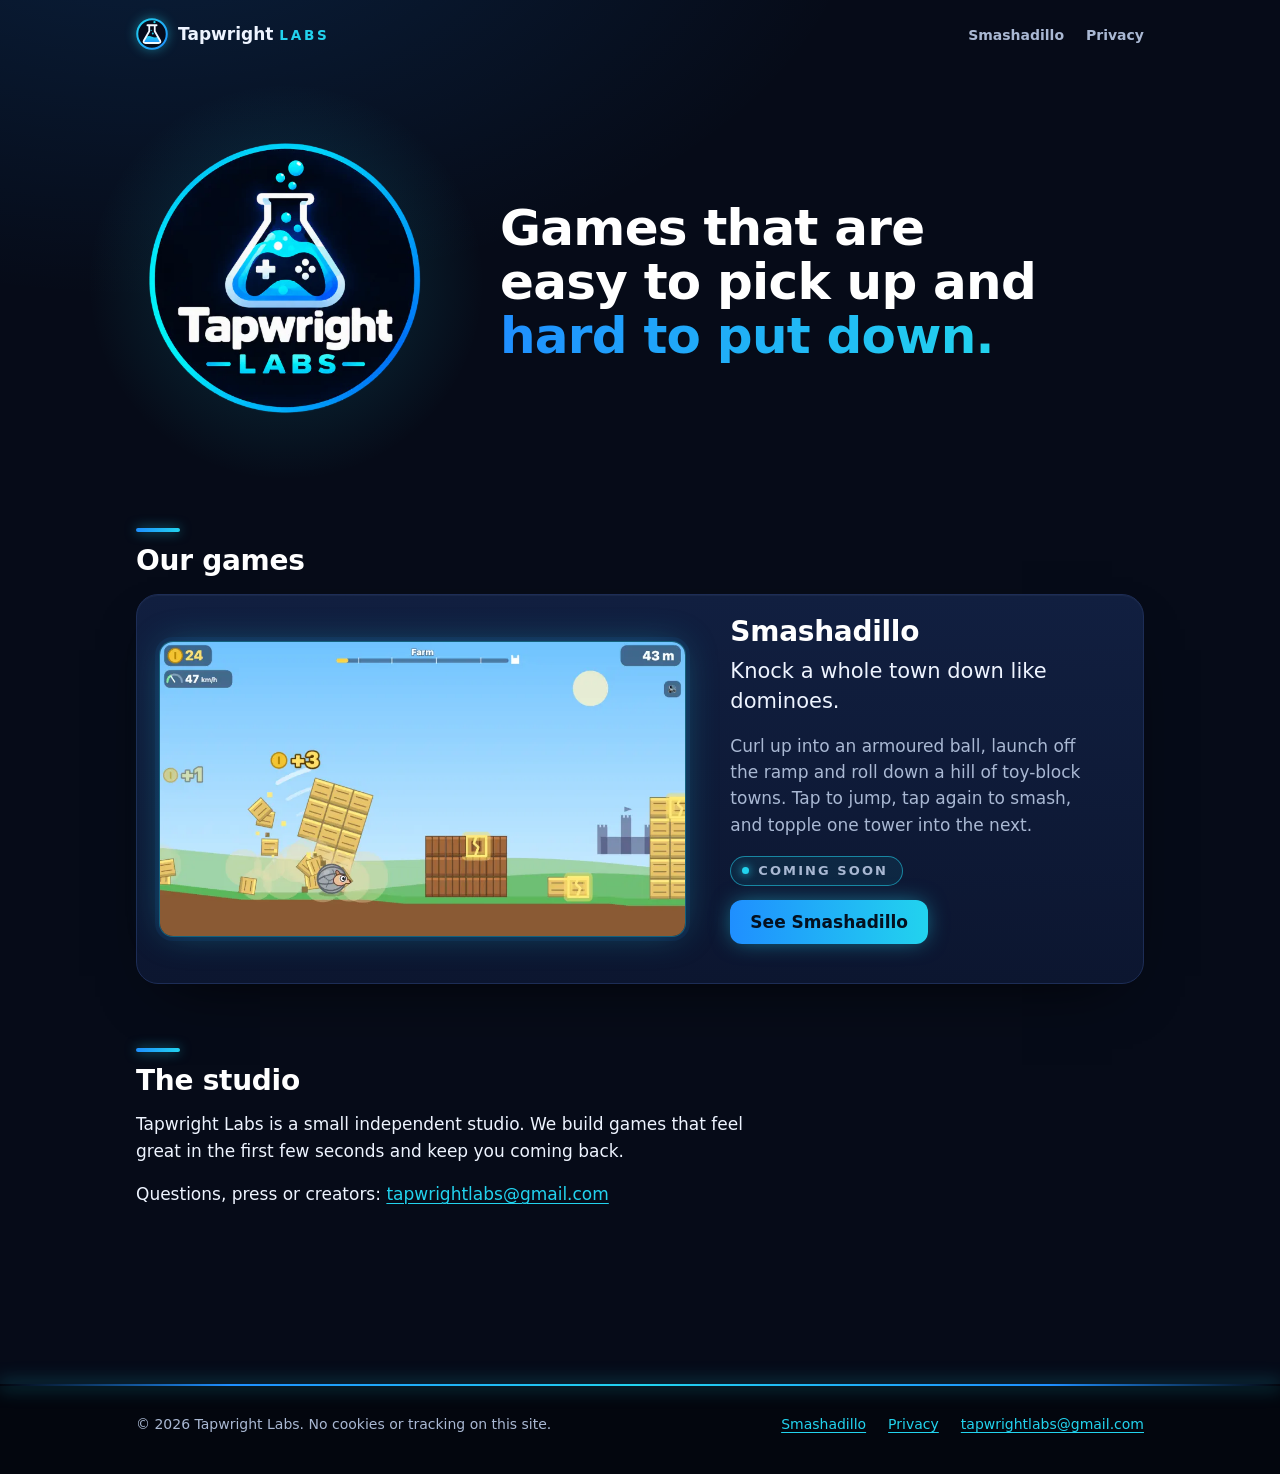
==== index.html @ 443947cd "Tapwright Labs website" ====
<!doctype html>
<html lang="en">
<head>
<meta charset="utf-8">
<meta name="viewport" content="width=device-width, initial-scale=1">
<title>Tapwright Labs</title>
<meta name="description" content="Tapwright Labs is a small independent game studio making games that are easy to pick up and hard to put down. Our first game, Smashadillo, is coming soon.">
<meta name="color-scheme" content="dark">
<meta name="theme-color" content="#060b18">
<link rel="canonical" href="https://tapwrightlabs.github.io/">
<link rel="icon" href="/favicon.svg" type="image/svg+xml">
<link rel="icon" href="/favicon-32.png" sizes="32x32" type="image/png">
<link rel="apple-touch-icon" href="/apple-touch-icon.png">
<meta property="og:type" content="website">
<meta property="og:site_name" content="Tapwright Labs">
<meta property="og:title" content="Tapwright Labs">
<meta property="og:description" content="Games that are easy to pick up and hard to put down. Smashadillo is coming soon.">
<meta property="og:url" content="https://tapwrightlabs.github.io/">
<meta property="og:image" content="https://tapwrightlabs.github.io/img/og-studio.png">
<meta property="og:image:width" content="1200">
<meta property="og:image:height" content="630">
<meta property="og:image:alt" content="The Tapwright Labs logo, a glowing lab flask with a game controller in it, next to the line: Games that are easy to pick up and hard to put down.">
<meta name="twitter:card" content="summary_large_image">
<link rel="stylesheet" href="/style.css">
</head>
<body>
<a class="skip" href="#main">Skip to content</a>
<header class="wrap bar">
  <a class="brand" href="/"><svg viewBox="0 0 64 64" aria-hidden="true"><defs><linearGradient id="br" x1="0" y1="0" x2="1" y2="1"><stop offset="0" stop-color="#22d3ee"/><stop offset="1" stop-color="#1f8fff"/></linearGradient><linearGradient id="bl" x1="0" y1="0" x2="0" y2="1"><stop offset="0" stop-color="#22d3ee"/><stop offset="1" stop-color="#1f8fff"/></linearGradient></defs><circle cx="32" cy="32" r="29.5" fill="#050b1c" stroke="url(#br)" stroke-width="4"/><path d="M20.1 37.5Q26 34.5 32 37.5T43.9 37.5L48.2 44.9Q50.4 50 45 50H19Q13.6 50 15.8 44.9Z" fill="url(#bl)"/><path d="M26.5 15V26.5L15.8 44.9Q13.6 50 19 50H45Q50.4 50 48.2 44.9L37.5 26.5V15" fill="none" stroke="#f2f8ff" stroke-width="3.6" stroke-linejoin="round"/><path d="M23 14.5H41" stroke="#f2f8ff" stroke-width="4" stroke-linecap="round"/><circle cx="33.6" cy="31" r="1.9" fill="#22d3ee"/><circle cx="30.4" cy="24.6" r="1.3" fill="#22d3ee"/><circle cx="37" cy="8.3" r="2.3" fill="#22d3ee"/></svg><span>Tapwright <b>Labs</b></span></a>
  <nav aria-label="Main">
    <ul>
      <li><a href="/smashadillo.html">Smashadillo</a></li>
      <li><a href="/privacy.html">Privacy</a></li>
    </ul>
  </nav>
</header>

<main id="main">
  <section class="wrap hero">
    <h1 class="logo">
      <img src="/img/logo-512.webp"
           srcset="/img/logo-256.webp 256w, /img/logo-512.webp 512w, /img/logo-768.webp 768w"
           sizes="(max-width: 760px) 230px, 300px"
           width="512" height="512" alt="Tapwright Labs" fetchpriority="high">
      <span class="bub" aria-hidden="true"></span><span class="bub" aria-hidden="true"></span><span class="bub" aria-hidden="true"></span>
    </h1>
    <div>
      <p class="tagline">Games that are easy to pick up and <span class="hl">hard to put down.</span></p>
    </div>
  </section>

  <section class="wrap section" aria-labelledby="games">
    <h2 id="games" class="title">Our games</h2>
    <article class="game panel">
      <a class="shot" href="/smashadillo.html" tabindex="-1" aria-hidden="true">
        <img src="/img/smashadillo-2-chain-960.webp"
             srcset="/img/smashadillo-2-chain-480.webp 480w, /img/smashadillo-2-chain-960.webp 960w"
             sizes="(max-width: 760px) 100vw, 580px"
             width="960" height="540" alt="" decoding="async">
      </a>
      <div>
        <h3><a href="/smashadillo.html">Smashadillo</a></h3>
        <p class="pitch">Knock a whole town down like dominoes.</p>
        <p>Curl up into an armoured ball, launch off the ramp and roll down a hill of toy-block towns. Tap to jump, tap again to smash, and topple one tower into the next.</p>
        <p class="status">Coming soon</p>
        <p><a class="more" href="/smashadillo.html">See Smashadillo</a></p>
      </div>
    </article>
  </section>

  <section class="wrap section" aria-labelledby="studio">
    <div class="prose">
      <h2 id="studio" class="title">The studio</h2>
      <p>Tapwright Labs is a small independent studio. We build games that feel great in the first few seconds and keep you coming back.</p>
      <p>Questions, press or creators: <a href="mailto:tapwrightlabs@gmail.com">tapwrightlabs@gmail.com</a></p>
    </div>
  </section>
</main>

<footer class="foot">
  <div class="wrap">
    <p>&copy; 2026 Tapwright Labs. No cookies or tracking on this site.</p>
    <ul>
      <li><a href="/smashadillo.html">Smashadillo</a></li>
      <li><a href="/privacy.html">Privacy</a></li>
      <li><a href="mailto:tapwrightlabs@gmail.com">tapwrightlabs@gmail.com</a></li>
    </ul>
  </div>
</footer>
</body>
</html>
---- style.css ----
/* Tapwright Labs: one stylesheet, no web fonts, no external requests.
   One dark theme taken from the studio logo: deep navy, electric blue and cyan glow. */

:root {
  --bg: #060b18;
  --bg-deep: #03060e;
  --panel: #0c1630;
  --panel-2: #111f40;
  --edge: #1d2d56;
  --text: #eef4ff;
  --text-soft: #a9b8d3;
  --blue: #1f8fff;
  --cyan: #22d3ee;
  --cyan-bright: #67e8f9;
  --on-accent: #04101f;
  --focus: #67e8f9;
  --accent: linear-gradient(90deg, var(--blue), var(--cyan));

  --display: "Avenir Next", "Montserrat", "Segoe UI", system-ui, -apple-system, sans-serif;
  --body: system-ui, -apple-system, "Segoe UI", Roboto, "Helvetica Neue", Arial, sans-serif;

  --step--1: 0.875rem;
  --step-0: 1.0625rem;
  --step-1: 1.3125rem;
  --step-2: 1.75rem;
  --step-3: clamp(2.25rem, 6vw, 3.5rem);

  --gutter: clamp(16px, 4vw, 40px);
  --measure: 38rem;
  --wide: 68rem;

  color-scheme: dark;
}

*, *::before, *::after { box-sizing: border-box; }

html { -webkit-text-size-adjust: 100%; background: var(--bg); }

body {
  margin: 0;
  min-height: 100vh;
  display: flex;
  flex-direction: column;
  background:
    radial-gradient(1100px 640px at 12% -8%, rgb(31 143 255 / 0.16), transparent 65%),
    var(--bg);
  color: var(--text);
  font: 400 var(--step-0)/1.55 var(--body);
  overflow-wrap: break-word;
}

main { flex: 1; }

img, video { display: block; max-width: 100%; height: auto; }

a { color: var(--cyan); text-underline-offset: 0.18em; text-decoration-thickness: 0.08em; }
a:hover { color: var(--cyan-bright); text-decoration-thickness: 0.16em; }
:focus-visible { outline: 3px solid var(--focus); outline-offset: 3px; border-radius: 6px; }
::selection { background: rgb(34 211 238 / 0.35); color: #fff; }

.skip {
  position: absolute; left: 12px; top: -60px; z-index: 10;
  background: var(--panel-2); color: var(--text); padding: 8px 14px; border-radius: 8px;
  border: 2px solid var(--cyan);
}
.skip:focus { top: 12px; }

.sr {
  position: absolute; width: 1px; height: 1px; overflow: hidden;
  clip: rect(0 0 0 0); clip-path: inset(50%); white-space: nowrap;
}

.wrap { width: 100%; max-width: var(--wide); margin: 0 auto; padding: 0 var(--gutter); }

/* ---------- Top bar ---------- */
.bar {
  display: flex; align-items: center; justify-content: space-between; gap: 16px;
  padding-top: 18px; padding-bottom: 18px;
}
.brand {
  display: inline-flex; align-items: center; gap: 10px;
  font: 800 1.0625rem/1 var(--display); color: var(--text); text-decoration: none;
}
.brand:hover { color: var(--text); }
.brand svg { width: 32px; height: 32px; flex: none; filter: drop-shadow(0 0 6px rgb(34 211 238 / 0.45)); }
.brand b {
  color: var(--cyan); font-weight: 700; font-size: 0.8em;
  text-transform: uppercase; letter-spacing: 0.2em;
}
.bar nav ul { display: flex; gap: 22px; margin: 0; padding: 0; list-style: none; }
.bar nav a { color: var(--text-soft); text-decoration: none; font-weight: 600; font-size: var(--step--1); }
.bar nav a:hover { color: var(--text); text-decoration: underline; }
.bar nav a[aria-current="page"] {
  color: var(--text); text-decoration: underline; text-decoration-color: var(--cyan);
  text-decoration-thickness: 2px; text-underline-offset: 0.4em;
}

/* ---------- Type ---------- */
h1, h2, h3 { font-family: var(--display); font-weight: 800; line-height: 1.1; margin: 0; letter-spacing: -0.01em; color: #fff; }
h2 { font-size: var(--step-2); margin-bottom: 0.6em; }
h3 { font-size: var(--step-1); margin-bottom: 0.35em; }
p { margin: 0 0 1em; }
.lede { font-size: var(--step-1); line-height: 1.45; max-width: 30rem; color: var(--text); }
.muted { color: var(--text-soft); }
.prose { max-width: var(--measure); }
.prose h2 { font-size: var(--step-1); margin: 2em 0 0.5em; }
.prose ul { padding-left: 1.2em; margin: 0 0 1em; }
.prose li { margin-bottom: 0.35em; }
.prose li::marker { color: var(--cyan); }

/* Section titles carry the logo's cyan dash */
.title::before {
  content: ""; display: block; width: 44px; height: 4px; margin-bottom: 14px;
  border-radius: 2px; background: var(--accent);
  box-shadow: 0 0 12px rgb(34 211 238 / 0.6);
}

/* ---------- Hero: the logo and the tagline ---------- */
.hero {
  display: grid; grid-template-columns: auto minmax(0, 1fr);
  align-items: center; gap: clamp(28px, 5vw, 64px);
  padding-top: clamp(20px, 5vw, 64px); padding-bottom: clamp(24px, 3vw, 32px);
}
.logo {
  position: relative; isolation: isolate;
  width: clamp(200px, 27vw, 300px); margin: 0;
}
.logo::before {
  content: ""; position: absolute; inset: -16%; z-index: -1; border-radius: 50%;
  background: radial-gradient(closest-side, rgb(31 143 255 / 0.34), rgb(34 211 238 / 0.08) 62%, transparent);
}
.logo img { width: 100%; animation: arrive 0.9s cubic-bezier(.2, .7, .2, 1) both; }
@keyframes arrive {
  from { opacity: 0; transform: translateY(10px) scale(0.96); }
  to { opacity: 1; transform: none; }
}

/* Three bubbles leave the flask once, then stop (under 4 s in total). */
.bub {
  position: absolute; left: 53%; top: 9%; width: 9px; height: 9px; border-radius: 50%;
  background: var(--cyan); box-shadow: 0 0 10px var(--cyan);
  opacity: 0; pointer-events: none;
  animation: rise 2s ease-out 0.9s 1 both;
}
.bub:nth-of-type(2) { left: 48%; width: 6px; height: 6px; animation-delay: 1.3s; }
.bub:nth-of-type(3) { left: 55%; width: 5px; height: 5px; animation-delay: 1.7s; }
@keyframes rise {
  0% { opacity: 0; transform: translateY(0); }
  25% { opacity: 0.9; }
  100% { opacity: 0; transform: translateY(-70px); }
}

.tagline {
  font: 800 clamp(2rem, 4.4vw, 3.125rem)/1.08 var(--display);
  letter-spacing: -0.015em; color: #fff; max-width: 18ch; margin: 0; text-wrap: balance;
}
.hl {
  background: var(--accent); -webkit-background-clip: text; background-clip: text;
  color: transparent;
}
.hero .lede { color: var(--text-soft); margin: 0; }

@media (prefers-reduced-motion: reduce) {
  * { animation: none !important; transition: none !important; scroll-behavior: auto !important; }
}

/* ---------- Sections ---------- */
.section { padding-top: clamp(32px, 6vw, 64px); padding-bottom: clamp(32px, 6vw, 64px); }
.section + .section { padding-top: 0; }

.panel {
  background: linear-gradient(180deg, var(--panel-2), var(--panel));
  border: 1px solid var(--edge); border-radius: 22px;
  box-shadow: inset 0 1px 0 rgb(255 255 255 / 0.04), 0 24px 60px -32px rgb(0 0 0 / 0.9);
}

/* Game feature on the home page */
.game {
  display: grid; gap: clamp(20px, 4vw, 44px);
  grid-template-columns: minmax(0, 1.35fr) minmax(0, 1fr);
  align-items: center;
  padding: clamp(12px, 2.2vw, 22px);
}
.game > div { padding-right: clamp(0px, 2vw, 16px); }
.game .shot {
  display: block; border-radius: 14px; overflow: hidden;
  border: 1px solid rgb(34 211 238 / 0.4); background: var(--panel);
  box-shadow: 0 0 0 4px rgb(31 143 255 / 0.08), 0 0 36px -6px rgb(34 211 238 / 0.35);
  aspect-ratio: 16 / 9;
}
.game .shot img { width: 100%; height: 100%; object-fit: cover; }
.game h3 { font-size: var(--step-2); }
.game h3 a { color: #fff; text-decoration: none; }
.game h3 a:hover { text-decoration: underline; text-decoration-color: var(--cyan); }
.game .pitch { font-size: var(--step-1); line-height: 1.4; margin-bottom: 0.8em; }
.game p { color: var(--text-soft); }
.game .pitch { color: var(--text); }

.status {
  display: inline-flex; align-items: center; gap: 9px; margin: 0 0 1.1em;
  padding: 5px 14px 5px 11px; border-radius: 999px;
  border: 1px solid rgb(34 211 238 / 0.55); background: rgb(34 211 238 / 0.08);
  color: var(--cyan);
  font: 700 0.8125rem/1.4 var(--display); letter-spacing: 0.16em; text-transform: uppercase;
}
.status::before {
  content: ""; width: 7px; height: 7px; border-radius: 50%; flex: none;
  background: var(--cyan); box-shadow: 0 0 8px var(--cyan);
}

.more {
  display: inline-block; font: 800 var(--step-0)/1.2 var(--display);
  padding: 12px 20px; border-radius: 12px; text-decoration: none;
  background: var(--accent); color: var(--on-accent);
  box-shadow: 0 0 22px -4px rgb(34 211 238 / 0.6);
}
.more:hover { color: var(--on-accent); text-decoration: underline; box-shadow: 0 0 30px -2px rgb(34 211 238 / 0.75); }

/* ---------- Game page ---------- */
.game-hero { padding-top: clamp(28px, 6vw, 72px); padding-bottom: clamp(24px, 4vw, 40px); }
.game-hero h1 { font-size: var(--step-3); margin-bottom: 0.2em; }
.game-hero .pitch { font: 800 var(--step-2)/1.2 var(--display); max-width: 22ch; margin-bottom: 0.6em; }
.game-hero .lede { color: var(--text-soft); }

.trailer {
  border-radius: 18px; overflow: hidden; background: #000;
  border: 1px solid rgb(34 211 238 / 0.45);
  box-shadow: 0 0 0 5px rgb(31 143 255 / 0.08), 0 0 48px -8px rgb(34 211 238 / 0.4);
}
.trailer video { width: 100%; aspect-ratio: 16 / 9; background: #000; }
.trailer-note { font-size: var(--step--1); color: var(--text-soft); margin-top: 12px; }

.two {
  display: grid; gap: clamp(16px, 3vw, 28px);
  grid-template-columns: minmax(0, 1fr) minmax(0, 1fr);
  align-items: start;
}
.two > .panel { padding: clamp(20px, 3vw, 32px); max-width: none; }
.two .prose p:last-child { margin-bottom: 0; }

.controls { margin: 0; }
.controls div {
  display: grid; grid-template-columns: 9.5rem minmax(0, 1fr); gap: 12px;
  padding: 12px 0; border-top: 1px solid var(--edge);
}
.controls div:last-child { border-bottom: 1px solid var(--edge); }
.controls dt { font: 800 var(--step-0)/1.4 var(--display); color: var(--cyan); }
.controls dd { margin: 0; }

.gallery {
  display: grid; gap: 16px;
  grid-template-columns: repeat(auto-fill, minmax(min(100%, 300px), 1fr));
  margin: 0; padding: 0; list-style: none;
}
.gallery figure { margin: 0; }
.gallery img {
  width: 100%; aspect-ratio: 16 / 9; object-fit: cover;
  border-radius: 12px; border: 1px solid var(--edge); background: var(--panel);
}
.gallery figcaption { font-size: var(--step--1); color: var(--text-soft); margin-top: 8px; }

/* ---------- Footer: dark, with the logo's glowing cyan line ---------- */
.foot {
  position: relative;
  margin-top: clamp(40px, 8vw, 96px);
  background: var(--bg-deep); color: var(--text-soft);
  padding: 30px 0 38px;
  font-size: var(--step--1);
}
.foot::before {
  content: ""; position: absolute; left: 0; right: 0; top: 0; height: 2px;
  background: linear-gradient(90deg, transparent, var(--blue) 18%, var(--cyan) 50%, var(--blue) 82%, transparent);
  box-shadow: 0 0 18px 1px rgb(34 211 238 / 0.55);
}
.foot .wrap { display: flex; flex-wrap: wrap; gap: 12px 32px; justify-content: space-between; align-items: baseline; }
.foot ul { display: flex; flex-wrap: wrap; gap: 8px 22px; margin: 0; padding: 0; list-style: none; }
.foot p { margin: 0; }

/* ---------- 404 ---------- */
.lost { padding-top: clamp(48px, 10vw, 120px); }
.lost h1 { font-size: var(--step-3); margin: 18px 0 0.3em; }
.code {
  display: flex; align-items: flex-end; margin: 0;
  font: 800 clamp(5rem, 18vw, 8.5rem)/0.9 var(--display); letter-spacing: -0.02em;
  filter: drop-shadow(0 0 22px rgb(34 211 238 / 0.35));
}
.code span {
  background: var(--accent); -webkit-background-clip: text; background-clip: text; color: transparent;
}
.code span:last-child {
  transform-origin: 100% 100%;
  transform: rotate(16deg);
  animation: topple 1.1s cubic-bezier(.5, 0, .7, 1.4) 0.5s both;
}
@keyframes topple { from { transform: rotate(0); } to { transform: rotate(16deg); } }

/* ---------- Other pages ---------- */
.page-title { font-size: var(--step-3); margin-bottom: 0.3em; }
.two h2 { font-size: var(--step-2); margin: 0 0 0.6em; }
.prose > h2:first-child { font-size: var(--step-2); margin-top: 0; }

/* ---------- Small screens ---------- */
@media (max-width: 760px) {
  .hero { grid-template-columns: minmax(0, 1fr); justify-items: center; text-align: center; }
  .logo { width: clamp(180px, 56vw, 230px); }
  .tagline { margin-left: auto; margin-right: auto; }
  .hero .lede { margin: 0 auto; }
  .game, .two { grid-template-columns: minmax(0, 1fr); }
  .game > div { padding: 0 6px 6px; }
  .controls div { grid-template-columns: minmax(0, 1fr); gap: 2px; }
  .bar nav ul { gap: 16px; }
}
@media (max-width: 379px) {
  .brand span { display: none; }
}
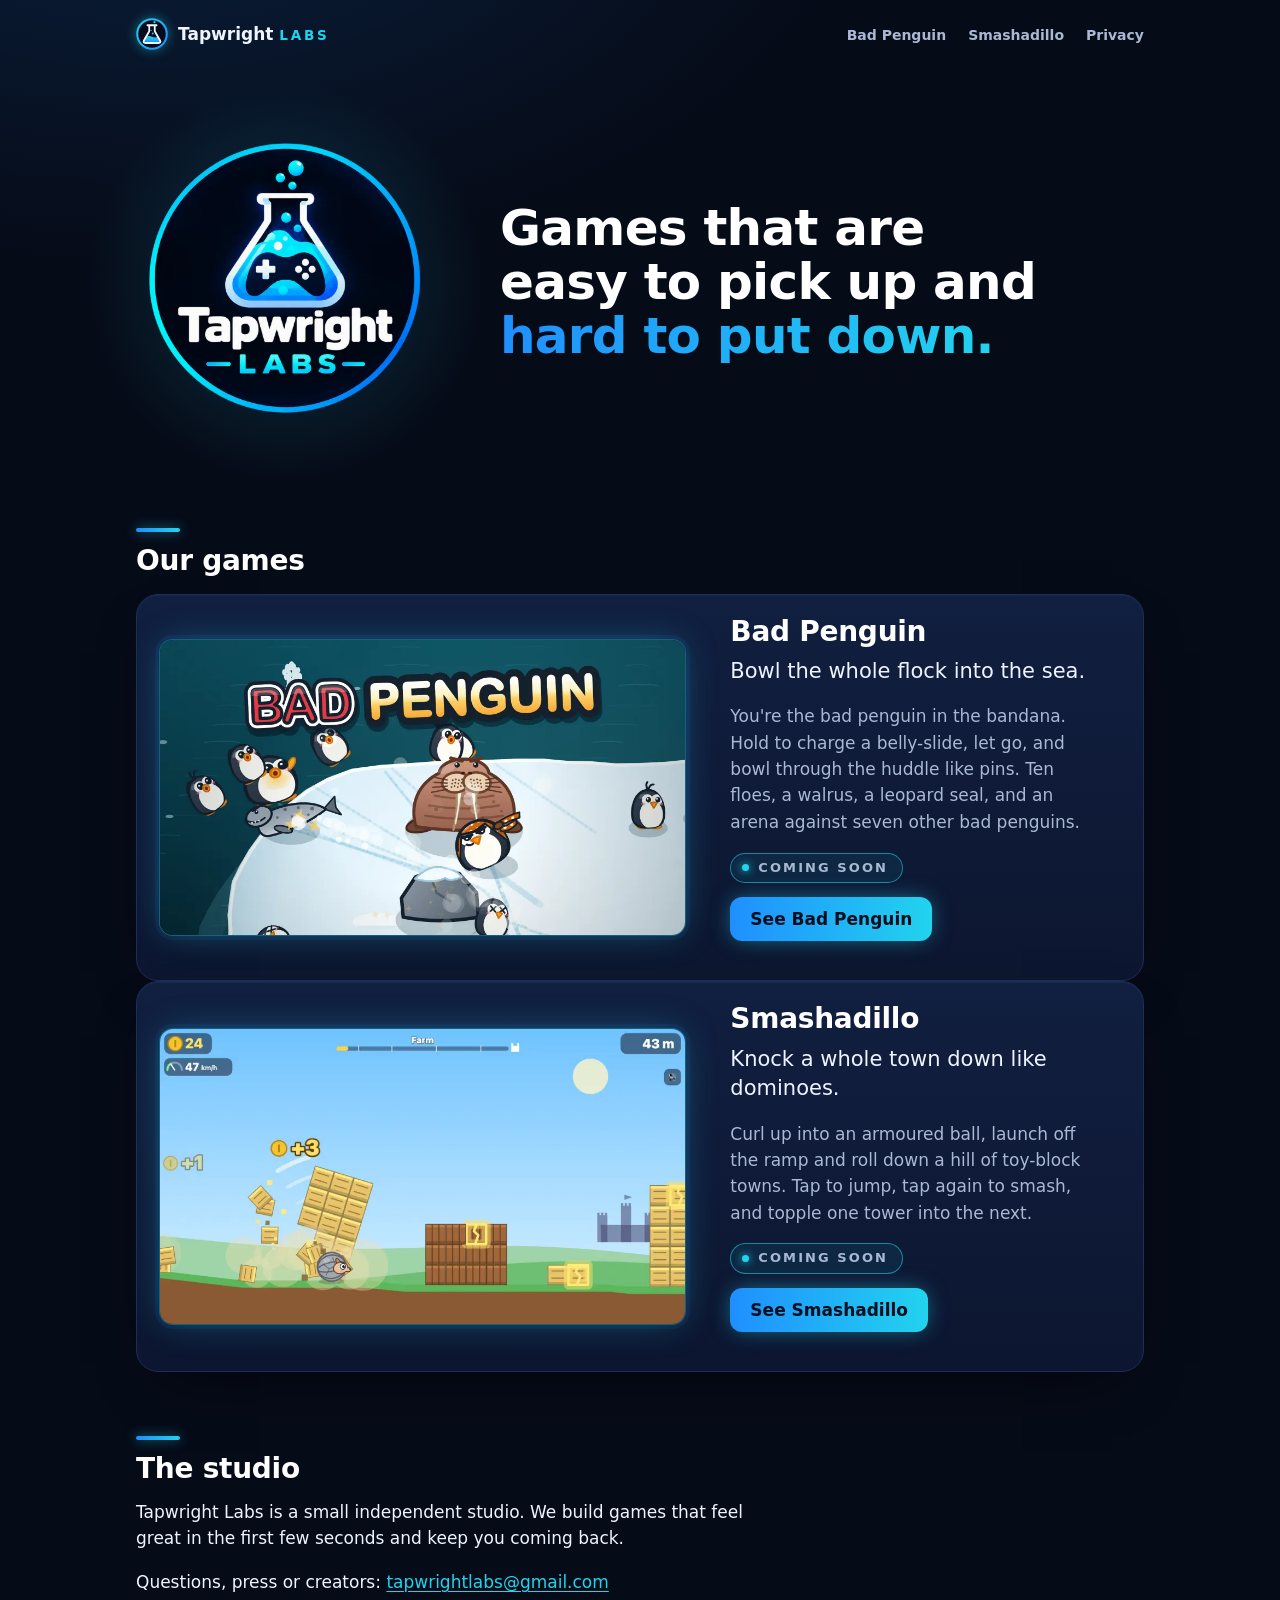
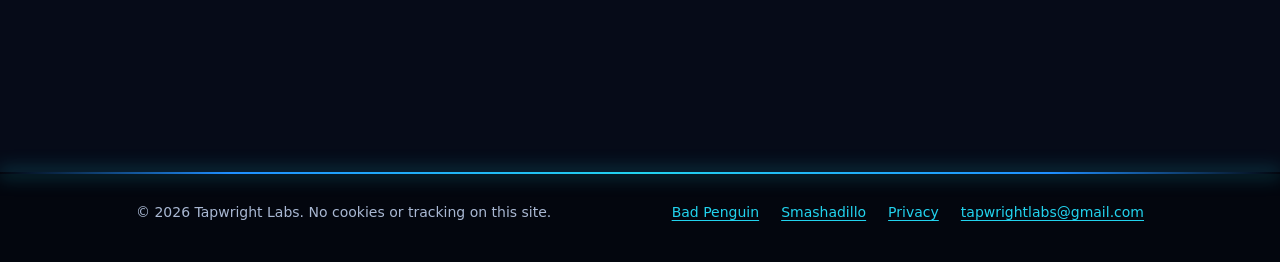
==== commit a31056c7: "Bad Penguin on the site, first: its own page with the gameplay video, screenshots and how it plays, " ====
--- a/index.html
+++ b/index.html
@@ -29,6 +29,7 @@
   <a class="brand" href="/"><svg viewBox="0 0 64 64" aria-hidden="true"><defs><linearGradient id="br" x1="0" y1="0" x2="1" y2="1"><stop offset="0" stop-color="#22d3ee"/><stop offset="1" stop-color="#1f8fff"/></linearGradient><linearGradient id="bl" x1="0" y1="0" x2="0" y2="1"><stop offset="0" stop-color="#22d3ee"/><stop offset="1" stop-color="#1f8fff"/></linearGradient></defs><circle cx="32" cy="32" r="29.5" fill="#050b1c" stroke="url(#br)" stroke-width="4"/><path d="M20.1 37.5Q26 34.5 32 37.5T43.9 37.5L48.2 44.9Q50.4 50 45 50H19Q13.6 50 15.8 44.9Z" fill="url(#bl)"/><path d="M26.5 15V26.5L15.8 44.9Q13.6 50 19 50H45Q50.4 50 48.2 44.9L37.5 26.5V15" fill="none" stroke="#f2f8ff" stroke-width="3.6" stroke-linejoin="round"/><path d="M23 14.5H41" stroke="#f2f8ff" stroke-width="4" stroke-linecap="round"/><circle cx="33.6" cy="31" r="1.9" fill="#22d3ee"/><circle cx="30.4" cy="24.6" r="1.3" fill="#22d3ee"/><circle cx="37" cy="8.3" r="2.3" fill="#22d3ee"/></svg><span>Tapwright <b>Labs</b></span></a>
   <nav aria-label="Main">
     <ul>
+      <li><a href="/badpenguin.html">Bad Penguin</a></li>
       <li><a href="/smashadillo.html">Smashadillo</a></li>
       <li><a href="/privacy.html">Privacy</a></li>
     </ul>
@@ -51,6 +52,21 @@
 
   <section class="wrap section" aria-labelledby="games">
     <h2 id="games" class="title">Our games</h2>
+    <article class="game panel">
+      <a class="shot" href="/badpenguin.html" tabindex="-1" aria-hidden="true">
+        <img src="/img/badpenguin-cover-960.webp"
+             srcset="/img/badpenguin-cover-480.webp 480w, /img/badpenguin-cover-960.webp 960w"
+             sizes="(max-width: 760px) 100vw, 580px"
+             width="960" height="540" alt="" decoding="async">
+      </a>
+      <div>
+        <h3><a href="/badpenguin.html">Bad Penguin</a></h3>
+        <p class="pitch">Bowl the whole flock into the sea.</p>
+        <p>You're the bad penguin in the bandana. Hold to charge a belly-slide, let go, and bowl through the huddle like pins. Ten floes, a walrus, a leopard seal, and an arena against seven other bad penguins.</p>
+        <p class="status">Coming soon</p>
+        <p><a class="more" href="/badpenguin.html">See Bad Penguin</a></p>
+      </div>
+    </article>
     <article class="game panel">
       <a class="shot" href="/smashadillo.html" tabindex="-1" aria-hidden="true">
         <img src="/img/smashadillo-2-chain-960.webp"
@@ -81,6 +97,7 @@
   <div class="wrap">
     <p>&copy; 2026 Tapwright Labs. No cookies or tracking on this site.</p>
     <ul>
+      <li><a href="/badpenguin.html">Bad Penguin</a></li>
       <li><a href="/smashadillo.html">Smashadillo</a></li>
       <li><a href="/privacy.html">Privacy</a></li>
       <li><a href="mailto:tapwrightlabs@gmail.com">tapwrightlabs@gmail.com</a></li>
--- a/style.css
+++ b/style.css
@@ -229,6 +229,7 @@
 }
 .trailer video { width: 100%; aspect-ratio: 16 / 9; background: #000; }
 .trailer-note { font-size: var(--step--1); color: var(--text-soft); margin-top: 12px; }
+.trailer-yt { margin-top: 8px; font-size: var(--step--1); font-weight: 700; }
 
 .two {
   display: grid; gap: clamp(16px, 3vw, 28px);
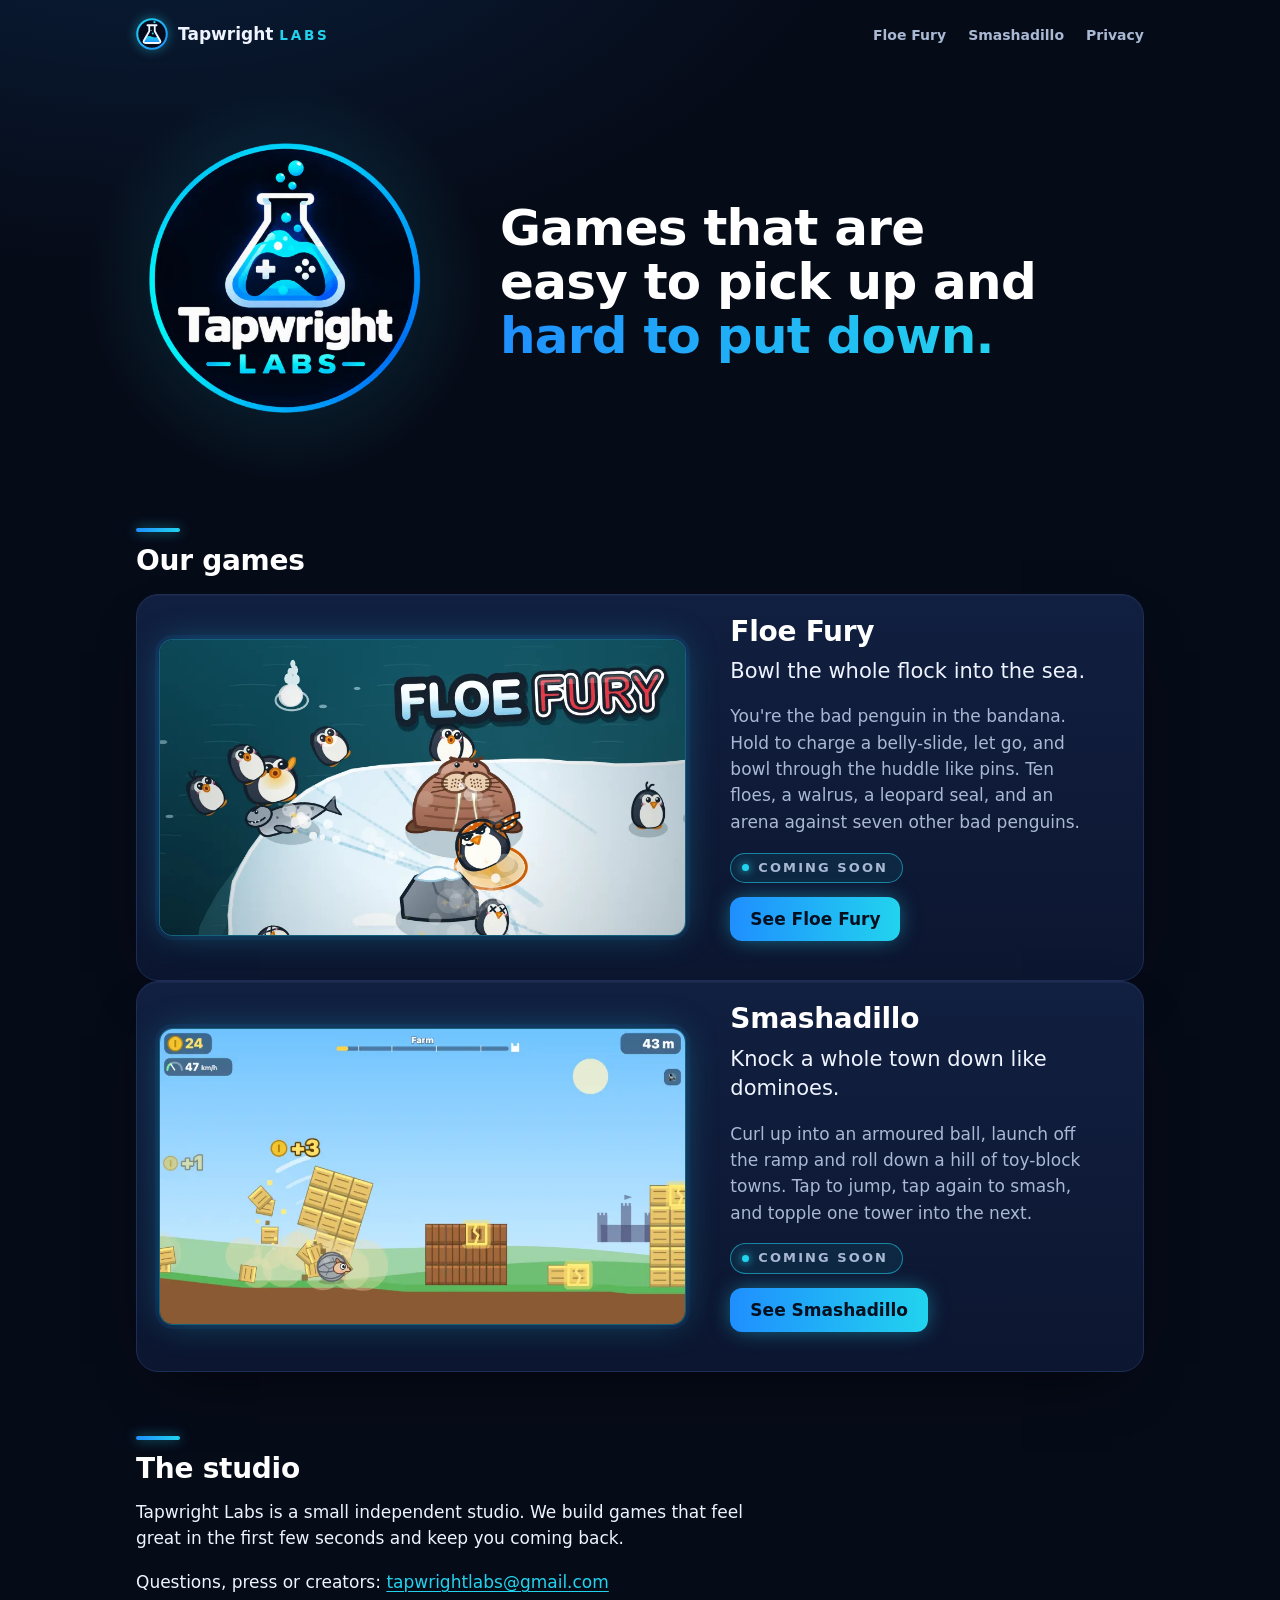
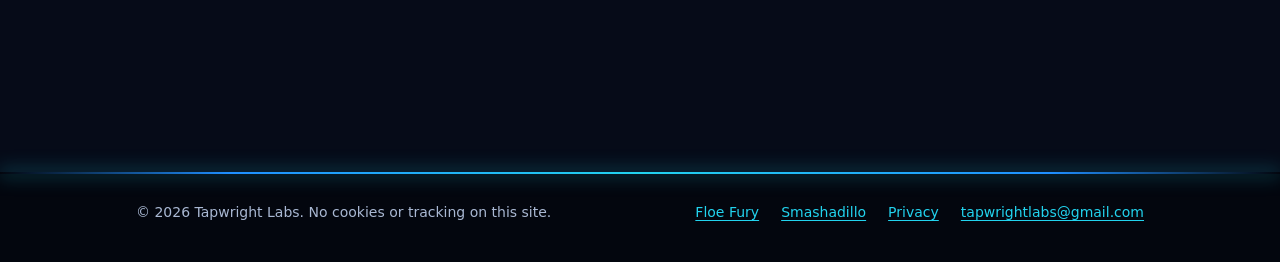
==== commit 6439db26: "Bad Penguin is now Floe Fury: the page moves to floefury.html (the old link redirects), the name in " ====
--- a/index.html
+++ b/index.html
@@ -29,7 +29,7 @@
   <a class="brand" href="/"><svg viewBox="0 0 64 64" aria-hidden="true"><defs><linearGradient id="br" x1="0" y1="0" x2="1" y2="1"><stop offset="0" stop-color="#22d3ee"/><stop offset="1" stop-color="#1f8fff"/></linearGradient><linearGradient id="bl" x1="0" y1="0" x2="0" y2="1"><stop offset="0" stop-color="#22d3ee"/><stop offset="1" stop-color="#1f8fff"/></linearGradient></defs><circle cx="32" cy="32" r="29.5" fill="#050b1c" stroke="url(#br)" stroke-width="4"/><path d="M20.1 37.5Q26 34.5 32 37.5T43.9 37.5L48.2 44.9Q50.4 50 45 50H19Q13.6 50 15.8 44.9Z" fill="url(#bl)"/><path d="M26.5 15V26.5L15.8 44.9Q13.6 50 19 50H45Q50.4 50 48.2 44.9L37.5 26.5V15" fill="none" stroke="#f2f8ff" stroke-width="3.6" stroke-linejoin="round"/><path d="M23 14.5H41" stroke="#f2f8ff" stroke-width="4" stroke-linecap="round"/><circle cx="33.6" cy="31" r="1.9" fill="#22d3ee"/><circle cx="30.4" cy="24.6" r="1.3" fill="#22d3ee"/><circle cx="37" cy="8.3" r="2.3" fill="#22d3ee"/></svg><span>Tapwright <b>Labs</b></span></a>
   <nav aria-label="Main">
     <ul>
-      <li><a href="/badpenguin.html">Bad Penguin</a></li>
+      <li><a href="/floefury.html">Floe Fury</a></li>
       <li><a href="/smashadillo.html">Smashadillo</a></li>
       <li><a href="/privacy.html">Privacy</a></li>
     </ul>
@@ -53,18 +53,18 @@
   <section class="wrap section" aria-labelledby="games">
     <h2 id="games" class="title">Our games</h2>
     <article class="game panel">
-      <a class="shot" href="/badpenguin.html" tabindex="-1" aria-hidden="true">
-        <img src="/img/badpenguin-cover-960.webp"
-             srcset="/img/badpenguin-cover-480.webp 480w, /img/badpenguin-cover-960.webp 960w"
+      <a class="shot" href="/floefury.html" tabindex="-1" aria-hidden="true">
+        <img src="/img/floefury-cover-960.webp"
+             srcset="/img/floefury-cover-480.webp 480w, /img/floefury-cover-960.webp 960w"
              sizes="(max-width: 760px) 100vw, 580px"
              width="960" height="540" alt="" decoding="async">
       </a>
       <div>
-        <h3><a href="/badpenguin.html">Bad Penguin</a></h3>
+        <h3><a href="/floefury.html">Floe Fury</a></h3>
         <p class="pitch">Bowl the whole flock into the sea.</p>
         <p>You're the bad penguin in the bandana. Hold to charge a belly-slide, let go, and bowl through the huddle like pins. Ten floes, a walrus, a leopard seal, and an arena against seven other bad penguins.</p>
         <p class="status">Coming soon</p>
-        <p><a class="more" href="/badpenguin.html">See Bad Penguin</a></p>
+        <p><a class="more" href="/floefury.html">See Floe Fury</a></p>
       </div>
     </article>
     <article class="game panel">
@@ -97,7 +97,7 @@
   <div class="wrap">
     <p>&copy; 2026 Tapwright Labs. No cookies or tracking on this site.</p>
     <ul>
-      <li><a href="/badpenguin.html">Bad Penguin</a></li>
+      <li><a href="/floefury.html">Floe Fury</a></li>
       <li><a href="/smashadillo.html">Smashadillo</a></li>
       <li><a href="/privacy.html">Privacy</a></li>
       <li><a href="mailto:tapwrightlabs@gmail.com">tapwrightlabs@gmail.com</a></li>
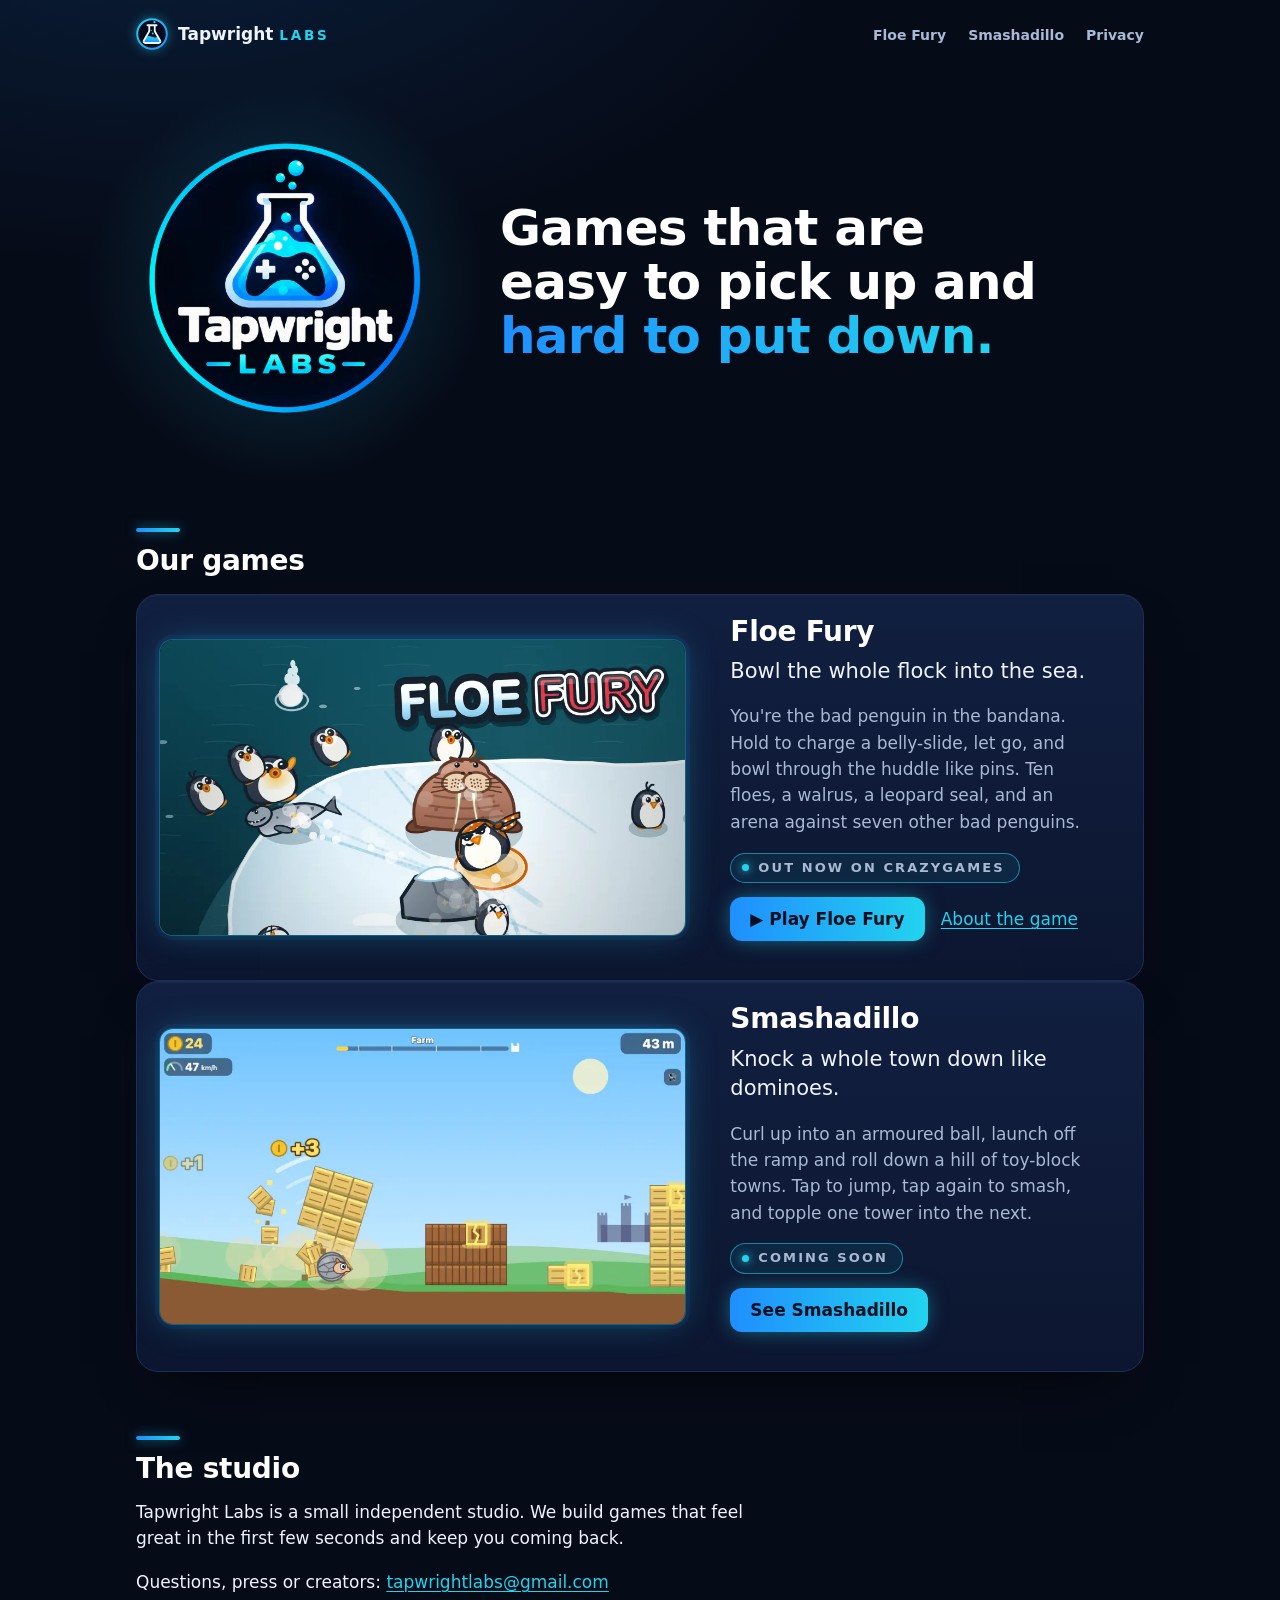
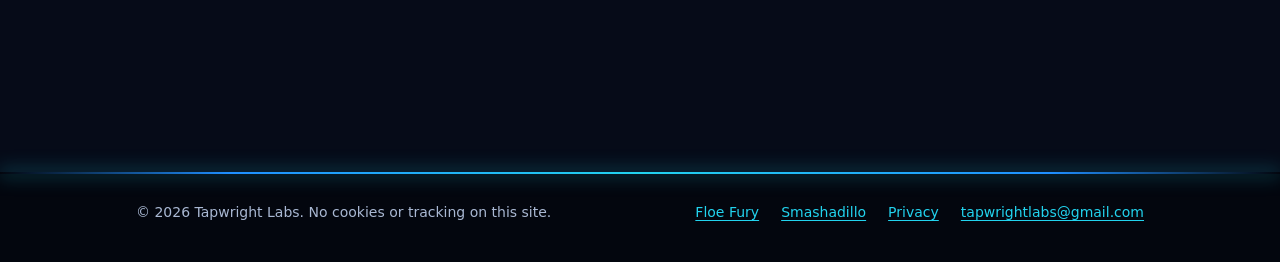
==== commit c3b564a3: "Floe Fury is out on CrazyGames: the play button and link on its page, 'Out now' on the home card and" ====
--- a/index.html
+++ b/index.html
@@ -4,7 +4,7 @@
 <meta charset="utf-8">
 <meta name="viewport" content="width=device-width, initial-scale=1">
 <title>Tapwright Labs</title>
-<meta name="description" content="Tapwright Labs is a small independent game studio making games that are easy to pick up and hard to put down. Our first game, Smashadillo, is coming soon.">
+<meta name="description" content="Tapwright Labs is a small independent game studio making games that are easy to pick up and hard to put down. Our first game, Floe Fury, is out now.">
 <meta name="color-scheme" content="dark">
 <meta name="theme-color" content="#060b18">
 <link rel="canonical" href="https://tapwrightlabs.github.io/">
@@ -14,7 +14,7 @@
 <meta property="og:type" content="website">
 <meta property="og:site_name" content="Tapwright Labs">
 <meta property="og:title" content="Tapwright Labs">
-<meta property="og:description" content="Games that are easy to pick up and hard to put down. Smashadillo is coming soon.">
+<meta property="og:description" content="Games that are easy to pick up and hard to put down. Floe Fury is out now.">
 <meta property="og:url" content="https://tapwrightlabs.github.io/">
 <meta property="og:image" content="https://tapwrightlabs.github.io/img/og-studio.png">
 <meta property="og:image:width" content="1200">
@@ -63,8 +63,8 @@
         <h3><a href="/floefury.html">Floe Fury</a></h3>
         <p class="pitch">Bowl the whole flock into the sea.</p>
         <p>You're the bad penguin in the bandana. Hold to charge a belly-slide, let go, and bowl through the huddle like pins. Ten floes, a walrus, a leopard seal, and an arena against seven other bad penguins.</p>
-        <p class="status">Coming soon</p>
-        <p><a class="more" href="/floefury.html">See Floe Fury</a></p>
+        <p class="status">Out now on CrazyGames</p>
+        <p><a class="more" href="https://www.crazygames.com/game/floe-fury" target="_blank" rel="noopener noreferrer">&#9654; Play Floe Fury</a> &nbsp; <a href="/floefury.html">About the game</a></p>
       </div>
     </article>
     <article class="game panel">
